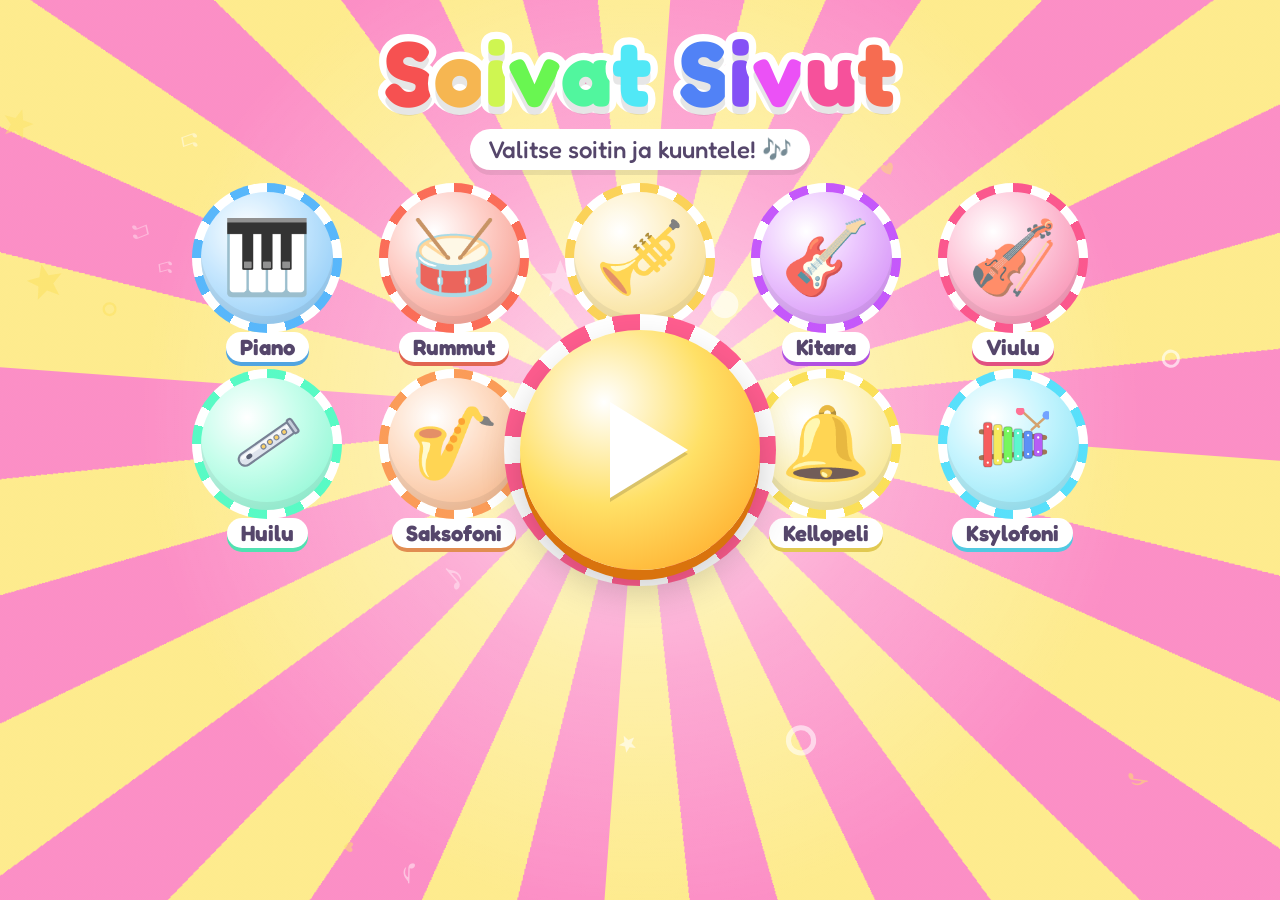
==== soivat-sivut/index.html @ 38f486f0 "Add Soivat Sivut: colorful music sound book app for kids Single-file PWA with 10 instrument pages. E" ====
<!DOCTYPE html>
<html lang="fi">
<head>
<meta charset="UTF-8">
<meta name="viewport" content="width=device-width, initial-scale=1, viewport-fit=cover">
<meta name="theme-color" content="#ff7eb6">
<meta name="description" content="Soivat Sivut – värikäs musiikkikirja lapsille. Paina soitinta ja kuuntele!">
<meta name="apple-mobile-web-app-capable" content="yes">
<meta name="mobile-web-app-capable" content="yes">
<title>Soivat Sivut</title>
<link rel="manifest" href="manifest.webmanifest">
<link rel="icon" href="icon.svg" type="image/svg+xml">
<link rel="preconnect" href="https://fonts.googleapis.com">
<link rel="preconnect" href="https://fonts.gstatic.com" crossorigin>
<link href="https://fonts.googleapis.com/css2?family=Fredoka:wght@500;700&display=swap" rel="stylesheet">
<style>
@property --h1 { syntax: '<number>'; inherits: true; initial-value: 330; }
@property --h2 { syntax: '<number>'; inherits: true; initial-value: 50; }

:root {
  --h1: 330;
  --h2: 50;
  --ink: #2b1846;
  --emoji: "Apple Color Emoji", "Segoe UI Emoji", "Noto Color Emoji", sans-serif;
  transition: --h1 .8s ease, --h2 .8s ease;
}

* { box-sizing: border-box; margin: 0; padding: 0; -webkit-tap-highlight-color: transparent; }

html, body { height: 100%; overflow: hidden; }

body {
  font-family: 'Fredoka', ui-rounded, 'SF Pro Rounded', 'Segoe UI', system-ui, sans-serif;
  color: var(--ink);
  background: hsl(var(--h1) 90% 72%);
  user-select: none;
  -webkit-user-select: none;
  -webkit-touch-callout: none;
  touch-action: manipulation;
  overscroll-behavior: none;
}

button { font: inherit; color: inherit; border: 0; background: none; cursor: pointer; }
button:focus-visible { outline: 4px solid #fff; outline-offset: 4px; }

/* ─── Pyörivä aurinkotausta ─── */
#sun {
  position: fixed;
  left: 50%; top: 46%;
  width: 260vmax; height: 260vmax;
  margin: -130vmax 0 0 -130vmax;
  background: repeating-conic-gradient(
    hsl(var(--h1) 95% 72%) 0deg 10deg,
    hsl(var(--h2) 98% 72%) 10deg 20deg);
  will-change: transform;
  z-index: 0;
}
#glow {
  position: fixed; inset: 0; z-index: 0; pointer-events: none;
  background: radial-gradient(circle at 50% 46%, rgba(255,255,255,.7) 0, rgba(255,255,255,.25) 32%, transparent 62%);
}
canvas { position: fixed; left: 0; top: 0; pointer-events: none; }
#bg { z-index: 1; }
#fx { z-index: 5; }

.screen { position: fixed; inset: 0; z-index: 2; display: flex; flex-direction: column; }
.screen[hidden] { display: none; }

@keyframes spin { to { transform: rotate(360deg); } }
@keyframes spinBack { to { transform: rotate(-360deg); } }
@keyframes hop { 0%, 100% { transform: translateY(0) rotate(-4deg); } 50% { transform: translateY(-14%) rotate(4deg); } }
@keyframes bob { 0%, 100% { transform: translateY(0) rotate(-3deg); } 50% { transform: translateY(-8px) rotate(3deg); } }
@keyframes sway { 0%, 100% { transform: rotate(-7deg) scale(1); } 50% { transform: rotate(7deg) scale(1.04); } }
@keyframes nudge { 0%, 100% { transform: translateY(0); } 50% { transform: translateY(-8px); } }

/* ─── Kotisivu ─── */
#home {
  align-items: center;
  overflow-y: auto;
  padding: max(14px, env(safe-area-inset-top)) 16px max(20px, env(safe-area-inset-bottom));
}
.logo {
  font-size: clamp(42px, 12vw, 92px);
  font-weight: 700;
  line-height: 1.05;
  display: flex; flex-wrap: wrap; justify-content: center;
  gap: 0 .3em;
  margin: 10px 0 2px;
  text-align: center;
}
.logo .word { display: flex; }
.logo span.ch {
  display: inline-block;
  color: hsl(calc(var(--i) * 37) 90% 55%);
  -webkit-text-stroke: .16em #fff;
  paint-order: stroke fill;
  text-shadow: 0 .09em 0 rgba(0,0,0,.12);
  animation: hop 1.8s ease-in-out infinite;
  animation-delay: calc(var(--i) * -.14s);
}
.tagline {
  font-size: clamp(17px, 4.2vw, 24px);
  font-weight: 500;
  background: #fff;
  padding: 6px 18px;
  border-radius: 999px;
  box-shadow: 0 5px 0 rgba(0,0,0,.1);
  margin: 6px 0 10px;
  text-align: center;
}
.grid {
  display: grid;
  grid-template-columns: repeat(auto-fill, minmax(min(40vw, 150px), 1fr));
  gap: 16px 12px;
  width: 100%;
  max-width: 920px;
  padding: 12px 0 8px;
}
.bubble { display: flex; flex-direction: column; align-items: center; gap: 8px; }
.bubble .bw {
  position: relative;
  width: min(34vw, 132px);
  aspect-ratio: 1;
  animation: bob 3s ease-in-out infinite;
  animation-delay: var(--d);
}
.bubble .ring {
  position: absolute; inset: -9px; border-radius: 50%;
  background: repeating-conic-gradient(hsl(var(--h) 95% 58%) 0 15deg, #fff 15deg 30deg);
  animation: spin 7s linear infinite;
}
.bubble .disc {
  position: absolute; inset: 0; border-radius: 50%;
  display: grid; place-items: center;
  background: radial-gradient(circle at 35% 30%, #fff 0, hsl(var(--h) 95% 86%) 40%, hsl(var(--h) 85% 66%) 100%);
  box-shadow: inset 0 -8px 0 rgba(0,0,0,.08);
}
.bubble .art { font-size: min(18vw, 72px); }
.bubble .label {
  font-weight: 700;
  font-size: clamp(17px, 4.4vw, 22px);
  background: #fff;
  padding: 2px 14px;
  border-radius: 999px;
  box-shadow: 0 4px 0 hsl(var(--h) 70% 50%);
}
.bubble:active .bw { transform: scale(.92); }

/* ─── Soitinsivu ─── */
.top {
  display: flex; align-items: center; justify-content: space-between; gap: 8px;
  padding: max(10px, env(safe-area-inset-top)) max(12px, env(safe-area-inset-right)) 4px max(12px, env(safe-area-inset-left));
}
.top .group { display: flex; gap: 8px; }
.iconbtn {
  width: 54px; height: 54px; flex: none;
  border-radius: 50%;
  background: #fff;
  box-shadow: 0 5px 0 rgba(0,0,0,.15);
  font-size: 26px; font-family: var(--emoji);
  display: grid; place-items: center;
  transition: transform .1s, box-shadow .1s, opacity .2s;
}
.iconbtn:active { transform: translateY(4px); box-shadow: 0 1px 0 rgba(0,0,0,.15); }
.iconbtn.off { opacity: .45; }
.iconbtn[hidden] { display: none; }
.dots { display: flex; gap: 7px; flex-wrap: wrap; justify-content: center; min-width: 0; }
.dots i {
  width: 12px; height: 12px; border-radius: 50%;
  background: rgba(255,255,255,.65);
  box-shadow: 0 2px 0 rgba(0,0,0,.12);
  transition: transform .3s, background .3s;
}
.dots i.on { background: #fff; transform: scale(1.5); }

.middle {
  flex: 1; min-height: 0;
  position: relative;
  display: flex; flex-direction: column; align-items: center; justify-content: center;
  touch-action: pan-y;
}
.stagewrap { display: flex; flex-direction: column; align-items: center; }
.name {
  font-size: clamp(34px, min(10vw, 8vh), 76px);
  font-weight: 700;
  line-height: 1.1;
  color: #fff;
  -webkit-text-stroke: .17em hsl(var(--h1) 75% 42%);
  paint-order: stroke fill;
  text-shadow: 0 .1em 0 rgba(0,0,0,.12);
  margin-bottom: 4px;
}
.stage {
  position: relative;
  width: min(62vw, 44vh, 420px);
  aspect-ratio: 1;
  margin: 10px 0;
}
.stage .ring1, .stage .ring2 { position: absolute; border-radius: 50%; pointer-events: none; }
.stage .ring1 {
  inset: -9%;
  background: repeating-conic-gradient(#fff 0 7deg, transparent 7deg 18deg);
  -webkit-mask: radial-gradient(circle, transparent 60%, #000 61%, #000 70%, transparent 71%);
          mask: radial-gradient(circle, transparent 60%, #000 61%, #000 70%, transparent 71%);
  animation: spin 14s linear infinite;
}
.stage .ring2 {
  inset: -3%;
  background: repeating-conic-gradient(hsl(var(--h1) 90% 55%) 0 10deg, hsl(var(--h2) 95% 55%) 10deg 20deg);
  animation: spinBack 9s linear infinite;
}
.stage .disc {
  position: absolute; inset: 3%;
  border-radius: 50%;
  display: grid; place-items: center;
  background: radial-gradient(circle at 35% 30%, #fff 0, hsl(var(--h2) 100% 88%) 42%, hsl(var(--h2) 92% 66%) 100%);
  box-shadow: inset 0 -12px 0 rgba(0,0,0,.08), 0 14px 30px rgba(0,0,0,.2);
}
.stage .artwrap { display: grid; place-items: center; }
.stage .art {
  font-size: min(34vw, 25vh, 230px);
  animation: sway 3.2s ease-in-out infinite;
  filter: drop-shadow(0 8px 0 rgba(0,0,0,.14));
}
.art { font-family: var(--emoji); line-height: 1; display: inline-grid; place-items: center; }
.art svg { width: 1em; height: 1em; display: block; }

.say {
  position: absolute;
  top: -2%; right: -8%;
  background: #fff;
  padding: .25em .7em;
  border-radius: 1em;
  font-size: clamp(20px, 5vw, 34px);
  font-weight: 700;
  white-space: nowrap;
  box-shadow: 0 6px 0 rgba(0,0,0,.12);
  transform: scale(0);
  pointer-events: none;
  z-index: 2;
}
.say::after {
  content: ''; position: absolute; left: 22%; bottom: -12px;
  border: 12px solid transparent; border-top-color: #fff; border-bottom: 0;
}
.hint {
  font-size: clamp(18px, 4.5vw, 26px);
  font-weight: 700;
  color: #fff;
  -webkit-text-stroke: .16em var(--ink);
  paint-order: stroke fill;
  animation: nudge 1.2s ease-in-out infinite;
  min-height: 1.3em;
}
.hint.gone { visibility: hidden; }

.navbtn {
  position: absolute; top: 50%;
  width: 60px; height: 60px; margin-top: -30px;
  border-radius: 50%;
  background: #fff;
  box-shadow: 0 5px 0 rgba(0,0,0,.15);
  font-size: 34px; font-weight: 700; line-height: 1;
  display: grid; place-items: center;
  z-index: 3;
}
.navbtn:active { transform: translateY(4px); box-shadow: 0 1px 0 rgba(0,0,0,.15); }
#prev { left: max(8px, env(safe-area-inset-left)); }
#next { right: max(8px, env(safe-area-inset-right)); }

.pads {
  display: flex; justify-content: center;
  gap: clamp(6px, 2vw, 14px);
  padding: 6px max(12px, env(safe-area-inset-right)) max(16px, env(safe-area-inset-bottom)) max(12px, env(safe-area-inset-left));
  touch-action: none;
}
.pad {
  flex: 1 1 0; max-width: 104px;
  height: clamp(62px, 13vh, 112px);
  border-radius: 22px;
  background: radial-gradient(circle at 35% 25%, hsl(var(--c) 100% 80%), hsl(var(--c) 90% 58%) 60%);
  box-shadow: 0 7px 0 hsl(var(--c) 70% 38%), 0 12px 18px rgba(0,0,0,.15);
  color: #fff;
  font-weight: 700;
  font-size: clamp(16px, 4.2vw, 24px);
  text-shadow: 0 2px 0 hsl(var(--c) 70% 35%);
  display: grid; place-items: center;
}

/* Aloituspeitto: ääni vaatii ensimmäisen kosketuksen */
#start {
  position: fixed; inset: 0; z-index: 10;
  display: grid; place-items: center;
  background: rgba(255,255,255,.2);
}
#start[hidden] { display: none; }
#start button {
  width: min(56vw, 240px); aspect-ratio: 1;
  border-radius: 50%;
  background: radial-gradient(circle at 35% 30%, #fff, #ffe066 45%, #ff9f1c);
  box-shadow: 0 10px 0 #d9730d, 0 20px 40px rgba(0,0,0,.2);
  font-size: min(22vw, 96px);
  display: grid; place-items: center;
  animation: bob 1.6s ease-in-out infinite;
  position: relative;
}
#start button::before {
  content: ''; position: absolute; inset: -16px; border-radius: 50%; z-index: -1;
  background: repeating-conic-gradient(#fff 0 12deg, #ff5d8f 12deg 24deg);
  animation: spin 5s linear infinite;
}
#start .play { width: 0; height: 0; border-style: solid; border-width: .5em 0 .5em .82em; border-color: transparent transparent transparent #fff; margin-left: .18em; filter: drop-shadow(0 4px 0 rgba(0,0,0,.15)); }

@media (orientation: landscape) and (max-height: 500px) {
  .stage { width: min(40vw, 42vh); margin: 4px 0; }
  .name { font-size: clamp(26px, 8vh, 48px); margin-bottom: 0; }
  .hint { display: none; }
  .pad { height: clamp(52px, 16vh, 80px); }
}

@media (prefers-reduced-motion: reduce) {
  .logo span.ch, .bubble .bw, .stage .art, .hint, #start button { animation: none; }
  .bubble .ring, .stage .ring1, .stage .ring2, #start button::before { animation-duration: 60s; }
}
</style>
</head>
<body>
<div id="sun"></div>
<div id="glow"></div>
<canvas id="bg"></canvas>

<main id="home" class="screen">
  <h1 class="logo" aria-label="Soivat Sivut"></h1>
  <p class="tagline">Valitse soitin ja kuuntele! 🎶</p>
  <div class="grid" id="grid"></div>
</main>

<section id="book" class="screen" hidden>
  <div class="top">
    <div class="group">
      <button class="iconbtn" id="homeBtn" aria-label="Kotiin">🏠</button>
    </div>
    <div class="dots" id="dots"></div>
    <div class="group">
      <button class="iconbtn" id="speakBtn" aria-label="Puhe päälle tai pois" hidden>🗣️</button>
      <button class="iconbtn" id="muteBtn" aria-label="Ääni päälle tai pois">🔊</button>
    </div>
  </div>
  <div class="middle" id="middle">
    <button class="navbtn" id="prev" aria-label="Edellinen sivu">‹</button>
    <div class="stagewrap" id="stagewrap">
      <h2 class="name" id="name"></h2>
      <button class="stage" id="stage" aria-label="Soita kappale">
        <span class="ring1"></span>
        <span class="ring2"></span>
        <span class="disc"><span class="artwrap" id="artwrap"><span class="art" id="art"></span></span></span>
        <span class="say" id="say"></span>
      </button>
      <div class="hint" id="hint">👆 Paina soitinta!</div>
    </div>
    <button class="navbtn" id="next" aria-label="Seuraava sivu">›</button>
  </div>
  <div class="pads" id="pads"></div>
</section>

<div id="start"><button aria-label="Aloita"><span class="play"></span></button></div>

<canvas id="fx"></canvas>

<script>
'use strict';

/* ════════════════════ Sisältö ════════════════════ */

const FLUTE_SVG = `<svg viewBox="0 0 100 100" aria-hidden="true"><g transform="rotate(-35 50 50)">
  <rect x="4" y="41" width="92" height="18" rx="9" fill="#d5dde8" stroke="#56627a" stroke-width="3"/>
  <rect x="9" y="44" width="82" height="5" rx="2.5" fill="#fff" opacity=".8"/>
  <ellipse cx="20" cy="50" rx="4.5" ry="3.2" fill="#2f3850"/>
  <circle cx="44" cy="50" r="3.4" fill="#f6c343" stroke="#56627a" stroke-width="1.5"/>
  <circle cx="55" cy="50" r="3.4" fill="#f6c343" stroke="#56627a" stroke-width="1.5"/>
  <circle cx="66" cy="50" r="3.4" fill="#f6c343" stroke="#56627a" stroke-width="1.5"/>
  <circle cx="79" cy="50" r="3.4" fill="#f6c343" stroke="#56627a" stroke-width="1.5"/>
  <rect x="90" y="39" width="7" height="22" rx="3" fill="#b8c2d2" stroke="#56627a" stroke-width="3"/>
</g></svg>`;

const XYLO_SVG = `<svg viewBox="0 0 100 100" aria-hidden="true">
  <path d="M6 33 L94 41 M6 69 L94 61" stroke="#8a5528" stroke-width="7" stroke-linecap="round"/>
  ${[0, 1, 2, 3, 4, 5].map(i => {
    const h = 62 - i * 6, x = 9 + i * 14, y = 51 - h / 2;
    return `<rect x="${x}" y="${y}" width="12" height="${h}" rx="4" fill="hsl(${i * 55} 90% 58%)" stroke="rgba(0,0,0,.25)" stroke-width="1.5"/>
            <circle cx="${x + 6}" cy="${y + 6}" r="1.6" fill="#fff"/><circle cx="${x + 6}" cy="${y + h - 6}" r="1.6" fill="#fff"/>`;
  }).join('')}
  <path d="M62 4 L86 26" stroke="#c98b4a" stroke-width="3.5" stroke-linecap="round"/>
  <circle cx="60" cy="4" r="6" fill="#ff4f7b"/>
  <path d="M96 12 L76 30" stroke="#c98b4a" stroke-width="3.5" stroke-linecap="round"/>
  <circle cx="97" cy="10" r="6" fill="#4f8bff"/>
</svg>`;

// Sävelet MIDI-numeroina (60 = keski-C). [sävel | sointu | null, iskujen määrä]
const INSTRUMENTS = [
  { id: 'piano', name: 'Piano', word: 'Pling plong!', art: '🎹', h1: 205, h2: 50, base: 60, bpm: 170,
    tune: [[60,1],[60,1],[67,1],[67,1],[69,1],[69,1],[67,2],[65,1],[65,1],[64,1],[64,1],[62,1],[62,1],[60,2]] },
  { id: 'drums', name: 'Rummut', word: 'Bum bum tsak!', art: '🥁', h1: 8, h2: 48, bpm: 190,
    pads: ['BUM', 'TSAK', 'TSS', 'TUM', 'PLÄS'],
    tune: [[0,1],[2,1],[1,1],[2,1],[0,1],[0,1],[1,1],[2,1],[3,.5],[3,.5],[3,.5],[3,.5],[1,.5],[1,.5],[1,.5],[1,.5],[[0,4],3]] },
  { id: 'trumpet', name: 'Trumpetti', word: 'Töö-töö-töö!', art: '🎺', h1: 45, h2: 190, base: 60, bpm: 150,
    tune: [[67,.5],[72,.5],[76,.5],[79,1.5],[76,.5],[79,3]] },
  { id: 'guitar', name: 'Kitara', word: 'Tsing tsang!', art: '🎸', h1: 280, h2: 55, base: 48, bpm: 140,
    tune: [[48,.5],[55,.5],[60,.5],[64,.5],[[48,52,55,60,64],1.5],[[43,47,50,55,59,67],1.5],[[48,52,55,60,64,72],3]] },
  { id: 'violin', name: 'Viulu', word: 'Viuu viuu!', art: '🎻', h1: 340, h2: 175, base: 67, bpm: 130,
    tune: [[67,1],[69,1],[71,1],[67,1],[67,1],[69,1],[71,1],[67,1],[71,1],[72,1],[74,2],[71,1],[72,1],[74,2]] },
  { id: 'flute', name: 'Huilu', word: 'Tii-tii-tii!', art: FLUTE_SVG, h1: 160, h2: 300, base: 72, bpm: 200,
    tune: [[72,1],[72,1],[72,1],[76,1],[74,1],[74,1],[74,1],[77,1],[76,1],[76,1],[74,1],[74,1],[72,3]] },
  { id: 'sax', name: 'Saksofoni', word: 'Duu-bi-duu!', art: '🎷', h1: 25, h2: 260, base: 48, bpm: 150,
    tune: [[48,.5],[51,.5],[53,.5],[54,.5],[55,1],[null,.5],[58,.5],[60,2.5]] },
  { id: 'accordion', name: 'Harmonikka', word: 'Humppa humppa!', art: '🪗', h1: 120, h2: 330, base: 60, bpm: 190,
    tune: [[48,.5],[[64,67,72],.5],[43,.5],[[64,67,72],.5],[48,.5],[[64,67,72],.5],[43,.5],[[62,65,71],.5],
           [72,.5],[71,.5],[72,.5],[74,.5],[[76,72,67],2]] },
  { id: 'bells', name: 'Kellopeli', word: 'Kilin kalin!', art: '🔔', h1: 50, h2: 215, base: 72, bpm: 210,
    tune: [[76,1],[76,1],[76,2],[76,1],[76,1],[76,2],[76,1],[79,1],[72,1.5],[74,.5],[76,3]] },
  { id: 'xylo', name: 'Ksylofoni', word: 'Kling klang!', art: XYLO_SVG, h1: 190, h2: 20, base: 72, bpm: 180,
    tune: [[72,.5],[74,.5],[76,.5],[79,.5],[81,.5],[84,.5],[86,.5],[88,.5],[91,1],[88,.5],[84,.5],[81,.5],[79,.5],[76,.5],[72,2]] },
];

const PENTA = [0, 2, 4, 7, 9, 12];
const SOLFA = ['do', 're', 'mi', 'so', 'la', 'do'];
const PAD_HUES = [0, 28, 50, 130, 200, 280];

/* ════════════════════ Ääni (Web Audio, kaikki syntetisoitu) ════════════════════ */

let ctx = null, master = null, noiseBuf = null;
let muted = false;
const mtof = m => 440 * Math.pow(2, (m - 69) / 12);

function audio() {
  if (!ctx) {
    const AC = window.AudioContext || window.webkitAudioContext;
    if (!AC) return null;
    ctx = new AC();
    const comp = ctx.createDynamicsCompressor();
    comp.threshold.value = -16;
    comp.ratio.value = 4;
    comp.connect(ctx.destination);
    master = ctx.createGain();
    master.gain.value = muted ? 0 : .8;
    master.connect(comp);
    const verb = ctx.createConvolver();
    verb.buffer = impulse(2.2);
    const wet = ctx.createGain();
    wet.gain.value = .22;
    master.connect(verb);
    verb.connect(wet);
    wet.connect(comp);
    noiseBuf = ctx.createBuffer(1, ctx.sampleRate * 2, ctx.sampleRate);
    const d = noiseBuf.getChannelData(0);
    for (let i = 0; i < d.length; i++) d[i] = Math.random() * 2 - 1;
  }
  if (ctx.state !== 'running') ctx.resume();
  return ctx;
}

function impulse(sec) {
  const len = Math.floor(ctx.sampleRate * sec);
  const buf = ctx.createBuffer(2, len, ctx.sampleRate);
  for (let c = 0; c < 2; c++) {
    const d = buf.getChannelData(c);
    for (let i = 0; i < len; i++) d[i] = (Math.random() * 2 - 1) * Math.pow(1 - i / len, 3);
  }
  return buf;
}

// Äänenvoimakkuuskäyrä: nousu → vaimeneminen tasolle sus → (valinnainen) päästö
function env(dest, t, a, peak, sus, decay, releaseAt, release) {
  const g = ctx.createGain();
  const p = g.gain;
  p.setValueAtTime(0, t);
  p.linearRampToValueAtTime(peak, t + a);
  p.setTargetAtTime(sus, t + a, decay);
  if (releaseAt != null) p.setTargetAtTime(0, Math.max(releaseAt, t + a), release);
  g.connect(dest);
  return g;
}

function osc(type, f, t, end, dest, amp = 1, detune = 0) {
  const o = ctx.createOscillator();
  o.type = type;
  o.frequency.setValueAtTime(f, t);
  o.detune.value = detune;
  if (amp !== 1) {
    const g = ctx.createGain();
    g.gain.value = amp;
    o.connect(g);
    g.connect(dest);
  } else {
    o.connect(dest);
  }
  o.start(t);
  o.stop(end);
  return o;
}

function filt(type, f, q, dest) {
  const b = ctx.createBiquadFilter();
  b.type = type;
  b.frequency.value = f;
  if (q != null) b.Q.value = q;
  b.connect(dest);
  return b;
}

function noise(t, end, dest) {
  const s = ctx.createBufferSource();
  s.buffer = noiseBuf;
  s.loop = true;
  s.connect(dest);
  s.start(t, Math.random() * 1.5);
  s.stop(end);
  return s;
}

function vibrato(oscs, t, end, rate, cents, delay) {
  const l = ctx.createOscillator();
  l.frequency.value = rate;
  const g = ctx.createGain();
  g.gain.setValueAtTime(0, t);
  g.gain.linearRampToValueAtTime(0, t + delay);
  g.gain.linearRampToValueAtTime(cents, t + delay + .25);
  l.connect(g);
  oscs.forEach(o => g.connect(o.detune));
  l.start(t);
  l.stop(end);
}

// Karplus–Strong -kielimalli kitaralle; puskurit välimuistiin sävelittäin
const ksCache = new Map();
function pluckBuffer(m) {
  if (ksCache.has(m)) return ksCache.get(m);
  const sr = ctx.sampleRate;
  const len = Math.floor(sr * 2);
  const buf = ctx.createBuffer(1, len, sr);
  const d = buf.getChannelData(0);
  const N = Math.max(2, Math.round(sr / mtof(m)));
  const ring = new Float32Array(N);
  let last = 0;
  for (let i = 0; i < N; i++) { last = last * .5 + (Math.random() * 2 - 1) * .5; ring[i] = last; }
  let idx = 0;
  for (let i = 0; i < len; i++) {
    const cur = ring[idx], nxt = ring[(idx + 1) % N];
    ring[idx] = (cur + nxt) * .5 * .996;
    d[i] = cur;
    idx = (idx + 1) % N;
  }
  ksCache.set(m, buf);
  return buf;
}

const VOICES = {
  piano(m, t, dur, out, v = 1) {
    const f = mtof(m), end = t + Math.max(dur, .3) + 1.2;
    const g = env(out, t, .004, .5 * v, 0, .55, t + Math.max(dur, .3) + .3, .12);
    const lp = filt('lowpass', f * 7, .7, g);
    lp.frequency.setTargetAtTime(f * 2.5, t, .25);
    osc('triangle', f, t, end, lp);
    osc('sine', f * 2, t, end, lp, .35, 4);
    osc('sine', f * 3, t, end, lp, .1);
  },

  xylo(m, t, dur, out, v = 1) {
    const f = mtof(m);
    osc('sine', f, t, t + 1.3, env(out, t, .002, .6 * v, 0, .2));
    osc('sine', f * 4, t, t + .4, env(out, t, .001, .18 * v, 0, .04));
    noise(t, t + .05, filt('bandpass', f * 2, 2, env(out, t, .001, .25 * v, 0, .01)));
  },

  bells(m, t, dur, out, v = 1) {
    const f = mtof(m);
    [[1, 1, 1.1], [2.76, .45, .45], [5.4, .25, .22], [8.93, .12, .1]].forEach(([r, a, tau]) => {
      osc('sine', f * r, t, t + tau * 7, env(out, t, .002, .28 * a * v, 0, tau));
    });
  },

  guitar(m, t, dur, out, v = 1) {
    const s = ctx.createBufferSource();
    s.buffer = pluckBuffer(m);
    const g = env(out, t, .002, .9 * v, .9 * v, 1, t + Math.max(dur, 1.4), .15);
    s.connect(filt('lowpass', 3500, .5, g));
    s.start(t);
  },

  trumpet(m, t, dur, out, v = 1) {
    const f = mtof(m), end = t + dur + .4;
    const g = env(out, t, .03, .32 * v, .26 * v, .1, t + dur, .06);
    const lp = filt('lowpass', f * 1.2, 1.5, g);
    lp.frequency.setValueAtTime(f * 1.2, t);
    lp.frequency.linearRampToValueAtTime(Math.min(f * 7, 9000), t + .06);
    lp.frequency.setTargetAtTime(f * 4, t + .06, .12);
    const o = osc('sawtooth', f, t, end, lp);
    o.detune.setValueAtTime(-60, t);
    o.detune.linearRampToValueAtTime(0, t + .05);
    vibrato([o], t, end, 5.5, 14, .2);
  },

  violin(m, t, dur, out, v = 1) {
    const f = mtof(m), end = t + dur + .5;
    const g = env(out, t, .1, .38 * v, .32 * v, .2, t + dur, .1);
    const lp = filt('lowpass', 4200, .6, g);
    const o1 = osc('sawtooth', f, t, end, lp, .6, -5);
    const o2 = osc('sawtooth', f, t, end, lp, .6, 5);
    vibrato([o1, o2], t, end, 6, 22, .1);
  },

  flute(m, t, dur, out, v = 1) {
    const f = mtof(m), end = t + dur + .4;
    const g = env(out, t, .06, .38 * v, .3 * v, .15, t + dur, .08);
    const o1 = osc('sine', f, t, end, g);
    const o2 = osc('triangle', f * 2, t, end, g, .07);
    vibrato([o1, o2], t, end, 5, 16, .15);
    noise(t, end, filt('bandpass', f, 5, env(out, t, .03, .14 * v, .04 * v, .08, t + dur, .05)));
  },

  sax(m, t, dur, out, v = 1) {
    const f = mtof(m), end = t + dur + .4;
    const g = env(out, t, .04, .3 * v, .24 * v, .15, t + dur, .08);
    const lp = filt('lowpass', f * 2, 3, g);
    lp.frequency.setValueAtTime(f * 2, t);
    lp.frequency.linearRampToValueAtTime(Math.min(f * 5, 8000), t + .08);
    const o1 = osc('sawtooth', f, t, end, lp, .7);
    const o2 = osc('square', f, t, end, lp, .3, 6);
    o1.detune.setValueAtTime(-40, t);
    o1.detune.linearRampToValueAtTime(0, t + .06);
    vibrato([o1, o2], t, end, 5, 20, .15);
    noise(t, end, filt('highpass', 2500, .7, env(out, t, .02, .04 * v, .015 * v, .1, t + dur, .05)));
  },

  accordion(m, t, dur, out, v = 1) {
    const f = mtof(m), end = t + dur + .4;
    const g = env(out, t, .04, .34 * v, .29 * v, .1, t + dur, .06);
    const lp = filt('lowpass', 2400, .7, g);
    [-9, 0, 9].forEach(dt => osc('sawtooth', f, t, end, lp, .45, dt));
  },

  // Rummuissa "sävel" on lyömäsoittimen numero 0–4
  drums(n, t, dur, out, v = 1) {
    if (n === 0) {            // BUM – bassorumpu
      const o = osc('sine', 160, t, t + .7, env(out, t, .002, 1 * v, 0, .14));
      o.frequency.exponentialRampToValueAtTime(42, t + .16);
      noise(t, t + .02, filt('highpass', 3000, .7, env(out, t, .001, .15 * v, 0, .004)));
    } else if (n === 1) {     // TSAK – virveli
      noise(t, t + .4, filt('highpass', 1200, .7, env(out, t, .001, .5 * v, 0, .06)));
      const o = osc('triangle', 200, t, t + .3, env(out, t, .001, .4 * v, 0, .05));
      o.frequency.exponentialRampToValueAtTime(140, t + .1);
    } else if (n === 2) {     // TSS – hi-hat
      noise(t, t + .2, filt('highpass', 7500, 1, env(out, t, .001, .3 * v, 0, .025)));
    } else if (n === 3) {     // TUM – tomi
      const o = osc('sine', 230, t, t + .8, env(out, t, .002, .8 * v, 0, .14));
      o.frequency.exponentialRampToValueAtTime(110, t + .3);
    } else {                  // PLÄS – symbaali
      noise(t, t + 2.6, filt('highpass', 5000, .5, env(out, t, .001, .35 * v, 0, .55)));
      noise(t, t + 1, filt('bandpass', 3200, 1, env(out, t, .001, .2 * v, 0, .2)));
    }
  },
};

let tune = null;

function stopTune() {
  if (!tune) return;
  tune.timers.forEach(clearTimeout);
  const bus = tune.bus, now = ctx.currentTime;
  bus.gain.cancelScheduledValues(now);
  bus.gain.setValueAtTime(bus.gain.value, now);
  bus.gain.linearRampToValueAtTime(0, now + .08);
  setTimeout(() => bus.disconnect(), 300);
  tune = null;
}

function playTune(ins) {
  if (!audio()) return;
  stopTune();
  const bus = ctx.createGain();
  bus.connect(master);
  const beat = 60 / ins.bpm;
  const timers = [];
  let t = ctx.currentTime + .06;
  ins.tune.forEach(([n, b]) => {
    const notes = n == null ? [] : Array.isArray(n) ? n : [n];
    const strum = ins.id === 'guitar' ? .035 : 0;
    notes.forEach((x, k) => VOICES[ins.id](x, t + k * strum, b * beat * .92, bus, 1 / Math.sqrt(notes.length)));
    if (notes.length) {
      timers.push(setTimeout(() => onNote(ins, notes, true), Math.max(0, (t - ctx.currentTime) * 1000)));
    }
    t += b * beat;
  });
  const me = { bus, timers };
  timers.push(setTimeout(() => { if (tune === me) tune = null; }, (t - ctx.currentTime) * 1000 + 1500));
  tune = me;
}

function playPad(j) {
  const ins = INSTRUMENTS[page];
  if (!ins || !audio()) return;
  const note = ins.drum ? j : ins.base + PENTA[j];
  VOICES[ins.id](note, ctx.currentTime + .005, .5, master, 1);
  onNote(ins, [note], false, j);
}

function setMuted(m) {
  muted = m;
  if (master) master.gain.setTargetAtTime(m ? 0 : .8, ctx.currentTime, .03);
  muteBtn.textContent = m ? '🔇' : '🔊';
  muteBtn.classList.toggle('off', m);
}

/* ════════════════════ Puhe (suomenkielinen ääni, jos laitteessa on) ════════════════════ */

let fiVoice = null, speakOn = true;
const canSpeak = 'speechSynthesis' in window;

function loadVoices() {
  if (!canSpeak) return;
  fiVoice = speechSynthesis.getVoices().find(v => /^fi/i.test(v.lang)) || null;
  speakBtn.hidden = !fiVoice;
}

function say(text) {
  if (!canSpeak || !fiVoice || !speakOn) return;
  speechSynthesis.cancel();
  const u = new SpeechSynthesisUtterance(text);
  u.voice = fiVoice;
  u.lang = fiVoice.lang;
  u.rate = .9;
  u.pitch = 1.3;
  speechSynthesis.speak(u);
}

/* ════════════════════ Visuaalit: pyörivä tausta, leijuvat muodot, kipinät ════════════════════ */

const reduceMotion = matchMedia('(prefers-reduced-motion: reduce)').matches;
const $ = s => document.querySelector(s);
const sun = $('#sun'), bg = $('#bg'), fx = $('#fx');
const bctx = bg.getContext('2d'), fctx = fx.getContext('2d');
let W = 0, H = 0;
let sunAngle = 0, sunBoost = 0;
let hue1 = 330, hue2 = 50;
const floaters = [], particles = [], waves = [];
const SHAPES = ['note', 'note2', 'star', 'circle', 'ring', 'heart'];

function resize() {
  const dpr = Math.min(2, window.devicePixelRatio || 1);
  W = innerWidth; H = innerHeight;
  for (const [c, x] of [[bg, bctx], [fx, fctx]]) {
    c.width = Math.round(W * dpr);
    c.height = Math.round(H * dpr);
    c.style.width = W + 'px';
    c.style.height = H + 'px';
    x.setTransform(dpr, 0, 0, dpr, 0, 0);
  }
}

function rand(a, b) { return a + Math.random() * (b - a); }
function pick(a) { return a[Math.floor(Math.random() * a.length)]; }

function makeFloater(anywhere) {
  return {
    x: rand(0, W), y: anywhere ? rand(0, H) : H + 40,
    s: rand(10, 28), rot: rand(0, 6.28), vr: rand(-1.2, 1.2),
    vy: rand(-45, -15), sway: rand(0, 6.28), shape: pick(SHAPES),
    white: Math.random() < .55, a: rand(.35, .7),
  };
}

function drawShape(c, shape, s) {
  switch (shape) {
    case 'circle': c.beginPath(); c.arc(0, 0, s * .6, 0, 6.2832); c.fill(); break;
    case 'ring': c.lineWidth = s * .22; c.beginPath(); c.arc(0, 0, s * .55, 0, 6.2832); c.stroke(); break;
    case 'star': {
      c.beginPath();
      for (let i = 0; i < 10; i++) {
        const r = i % 2 ? s * .32 : s * .75, a = i * Math.PI / 5 - Math.PI / 2;
        c.lineTo(Math.cos(a) * r, Math.sin(a) * r);
      }
      c.closePath(); c.fill(); break;
    }
    case 'heart': {
      const k = s * .045;
      c.beginPath();
      c.moveTo(0, 6 * k);
      c.bezierCurveTo(-14 * k, -4 * k, -6 * k, -14 * k, 0, -6 * k);
      c.bezierCurveTo(6 * k, -14 * k, 14 * k, -4 * k, 0, 6 * k);
      c.fill(); break;
    }
    default:
      c.font = `700 ${s * 1.6}px sans-serif`;
      c.textAlign = 'center'; c.textBaseline = 'middle';
      c.fillText(shape === 'note' ? '♪' : '♫', 0, 0);
  }
}

function burst(x, y, hue, n = 16, power = 1) {
  if (reduceMotion) n = Math.ceil(n / 3);
  for (let i = 0; i < n && particles.length < 450; i++) {
    const a = rand(0, 6.2832), sp = rand(180, 520) * power;
    particles.push({
      x, y, vx: Math.cos(a) * sp, vy: Math.sin(a) * sp - 120 * power,
      rot: rand(0, 6.28), vr: rand(-8, 8), s: rand(12, 28),
      shape: pick(SHAPES), color: `hsl(${hue + rand(-35, 35)} 95% ${rand(52, 68)}%)`,
      life: 0, max: rand(.8, 1.5),
    });
  }
  waves.push({ x, y, r: 10, life: 0, max: .7, color: `hsl(${hue} 95% 60%)` });
}

function center(el) {
  const r = el.getBoundingClientRect();
  return [r.left + r.width / 2, r.top + r.height / 2];
}

function onNote(ins, notes, fromTune, padIndex) {
  const n = notes[0];
  const hue = ins.drum ? PAD_HUES[n] : ((n % 12) * 30 + 10);
  if (fromTune) {
    const [x, y] = center(stageEl);
    burst(x, y, hue, 14 + notes.length * 3, 1);
    // Sytytä vastaava värinappi, jos kappaleen sävel löytyy napeista
    const j = ins.drum ? n : PENTA.findIndex(p => ins.base + p === n);
    if (j >= 0) flashPad(j);
  } else {
    flashPad(padIndex);
    const pad = padsEl.children[padIndex];
    if (pad) { const [x, y] = center(pad); burst(x, y - 20, PAD_HUES[padIndex], 12, .9); }
  }
  bounceArt(fromTune ? 1 : .6);
  sunBoost += fromTune ? 70 : 45;
}

function bounceArt(k) {
  if (reduceMotion) return;
  artWrap.animate([
    { transform: 'scale(1) rotate(0)' },
    { transform: `scale(${1 + .22 * k}, ${1 - .12 * k}) rotate(${rand(-12, 12) * k}deg)` },
    { transform: `scale(${1 - .06 * k}, ${1 + .12 * k})` },
    { transform: 'scale(1) rotate(0)' },
  ], { duration: 380, easing: 'ease-out' });
}

function flashPad(j) {
  const pad = padsEl.children[j];
  if (!pad) return;
  pad.animate([
    { transform: 'translateY(6px) scale(.96)', filter: 'brightness(1.35)', boxShadow: '0 1px 0 rgba(0,0,0,.2)' },
    { transform: 'none', filter: 'none' },
  ], { duration: 260, easing: 'ease-out' });
}

let lastT = performance.now();
function frame(now) {
  const dt = Math.min(.05, (now - lastT) / 1000);
  lastT = now;

  // Aurinkosäteet pyörivät koko ajan, ja jokainen sävel antaa vauhtia
  sunAngle = (sunAngle + ((reduceMotion ? 1.5 : 9) + sunBoost) * dt) % 360;
  sunBoost *= Math.exp(-dt * 2.2);
  sun.style.transform = `rotate(${sunAngle}deg)`;

  // Leijuvat taustamuodot
  bctx.clearRect(0, 0, W, H);
  for (const f of floaters) {
    f.y += f.vy * dt * (1 + sunBoost / 60);
    f.rot += f.vr * dt;
    f.sway += dt;
    if (f.y < -50) Object.assign(f, makeFloater(false));
    bctx.save();
    bctx.globalAlpha = f.a;
    bctx.translate(f.x + Math.sin(f.sway) * 18, f.y);
    bctx.rotate(f.rot);
    bctx.fillStyle = bctx.strokeStyle = f.white ? '#fff' : `hsl(${hue2} 95% 62%)`;
    drawShape(bctx, f.shape, f.s);
    bctx.restore();
  }

  // Kipinät ja aallot
  fctx.clearRect(0, 0, W, H);
  for (let i = waves.length - 1; i >= 0; i--) {
    const w = waves[i];
    w.life += dt;
    if (w.life > w.max) { waves.splice(i, 1); continue; }
    const k = w.life / w.max;
    fctx.globalAlpha = (1 - k) * .8;
    fctx.strokeStyle = w.color;
    fctx.lineWidth = 10 * (1 - k) + 2;
    fctx.beginPath();
    fctx.arc(w.x, w.y, 20 + k * Math.min(W, H) * .35, 0, 6.2832);
    fctx.stroke();
  }
  for (let i = particles.length - 1; i >= 0; i--) {
    const p = particles[i];
    p.life += dt;
    if (p.life > p.max) { particles.splice(i, 1); continue; }
    p.vy += 420 * dt;
    p.vx *= Math.exp(-dt * 1.2);
    p.x += p.vx * dt;
    p.y += p.vy * dt;
    p.rot += p.vr * dt;
    const k = p.life / p.max;
    fctx.save();
    fctx.globalAlpha = 1 - k * k;
    fctx.translate(p.x, p.y);
    fctx.rotate(p.rot);
    const pop = Math.min(1, p.life * 10);
    fctx.scale(pop, pop);
    fctx.fillStyle = fctx.strokeStyle = p.color;
    drawShape(fctx, p.shape, p.s);
    fctx.restore();
  }
  fctx.globalAlpha = 1;

  requestAnimationFrame(frame);
}

/* ════════════════════ Näkymät ja ohjaus ════════════════════ */

const home = $('#home'), book = $('#book'), grid = $('#grid');
const nameEl = $('#name'), artEl = $('#art'), artWrap = $('#artwrap'), stageEl = $('#stage');
const stageWrap = $('#stagewrap'), sayEl = $('#say'), hintEl = $('#hint');
const padsEl = $('#pads'), dotsEl = $('#dots');
const muteBtn = $('#muteBtn'), speakBtn = $('#speakBtn');
const themeMeta = document.querySelector('meta[name=theme-color]');
let page = -1;

INSTRUMENTS.forEach(ins => { ins.drum = ins.id === 'drums'; });

function setHues(h1, h2) {
  hue1 = h1; hue2 = h2;
  document.documentElement.style.setProperty('--h1', h1);
  document.documentElement.style.setProperty('--h2', h2);
  themeMeta.content = `hsl(${h1} 90% 72%)`;
}

function buildHome() {
  const logo = $('.logo');
  let i = 0;
  logo.innerHTML = 'Soivat Sivut'.split(' ').map(w =>
    `<span class="word" aria-hidden="true">${[...w].map(ch => `<span class="ch" style="--i:${i++}">${ch}</span>`).join('')}</span>`
  ).join('');
  grid.innerHTML = INSTRUMENTS.map((ins, k) => `
    <button class="bubble" data-k="${k}" style="--h:${ins.h1};--d:${(-k * .37).toFixed(2)}s" aria-label="${ins.name}">
      <span class="bw"><span class="ring"></span><span class="disc"><span class="art">${ins.art}</span></span></span>
      <span class="label">${ins.name}</span>
    </button>`).join('');
  dotsEl.innerHTML = INSTRUMENTS.map(() => '<i></i>').join('');
}

function showHome() {
  if (ctx) stopTune();
  page = -1;
  book.hidden = true;
  home.hidden = false;
  setHues(330, 50);
  history.replaceState(null, '', location.pathname + location.search);
}

function openPage(i, dir = 0) {
  if (ctx) stopTune();
  page = (i + INSTRUMENTS.length) % INSTRUMENTS.length;
  const ins = INSTRUMENTS[page];
  setHues(ins.h1, ins.h2);
  home.hidden = true;
  book.hidden = false;
  nameEl.textContent = ins.name;
  artEl.innerHTML = ins.art;
  sayEl.textContent = ins.word;
  sayEl.style.transform = 'scale(0)';
  [...dotsEl.children].forEach((d, k) => d.classList.toggle('on', k === page));

  const labels = ins.drum ? ins.pads : SOLFA;
  padsEl.innerHTML = labels.map((l, j) =>
    `<button class="pad" data-j="${j}" style="--c:${PAD_HUES[j]}" aria-label="${l}">${l}</button>`).join('');

  if (!reduceMotion) {
    stageWrap.animate(dir ? [
      { transform: `translateX(${dir * 70}vw) rotate(${dir * 120}deg) scale(.3)`, opacity: 0 },
      { transform: 'none', opacity: 1 },
    ] : [
      { transform: 'scale(.2) rotate(-200deg)', opacity: 0 },
      { transform: 'none', opacity: 1 },
    ], { duration: 600, easing: 'cubic-bezier(.2,1.25,.4,1)' });
  }
  sunBoost += 160;
  history.replaceState(null, '', '#' + ins.id);
  say(ins.name);
}

function popWord() {
  sayEl.animate([
    { transform: 'scale(0) rotate(-20deg)' },
    { transform: 'scale(1.15) rotate(6deg)', offset: .35 },
    { transform: 'scale(1) rotate(-3deg)', offset: .6 },
    { transform: 'scale(1) rotate(-3deg)', offset: .9 },
    { transform: 'scale(0) rotate(10deg)' },
  ], { duration: 2400, easing: 'ease-out' });
}

function playPage() {
  const ins = INSTRUMENTS[page];
  if (!ins) return;
  playTune(ins);
  popWord();
  hintEl.classList.add('gone');
}

/* ─── Tapahtumat ─── */

grid.addEventListener('click', e => {
  const b = e.target.closest('.bubble');
  if (!b) return;
  audio();
  const [x, y] = center(b.querySelector('.bw'));
  burst(x, y, INSTRUMENTS[+b.dataset.k].h1, 20, 1.1);
  openPage(+b.dataset.k);
});

$('#homeBtn').addEventListener('click', showHome);
$('#prev').addEventListener('click', () => { audio(); openPage(page - 1, -1); });
$('#next').addEventListener('click', () => { audio(); openPage(page + 1, 1); });
muteBtn.addEventListener('click', () => setMuted(!muted));
speakBtn.addEventListener('click', () => {
  speakOn = !speakOn;
  speakBtn.classList.toggle('off', !speakOn);
  if (!speakOn) speechSynthesis.cancel();
});

// Pyyhkäisy vaihtaa sivua; napautus soittimeen soittaa kappaleen
let swipe = null, swiped = false;
$('#middle').addEventListener('pointerdown', e => {
  if (e.target.closest('.navbtn')) return;
  swipe = { x: e.clientX, y: e.clientY, id: e.pointerId };
});
window.addEventListener('pointerup', e => {
  if (!swipe || swipe.id !== e.pointerId) return;
  const dx = e.clientX - swipe.x, dy = e.clientY - swipe.y;
  swipe = null;
  if (Math.abs(dx) > 60 && Math.abs(dx) > Math.abs(dy) * 1.5) {
    swiped = true;
    setTimeout(() => { swiped = false; }, 0);
    audio();
    openPage(page + (dx < 0 ? 1 : -1), dx < 0 ? 1 : -1);
  }
});
window.addEventListener('pointercancel', () => { swipe = null; });
stageEl.addEventListener('click', () => { if (!swiped) playPage(); });

// Värinapit: soivat heti kosketuksesta, moni sormi yhtä aikaa, ja sormella voi liukua napilta toiselle
const downs = new Set();
padsEl.addEventListener('pointerdown', e => {
  const pad = e.target.closest('.pad');
  if (!pad) return;
  e.preventDefault();
  downs.add(e.pointerId);
  if (pad.hasPointerCapture && pad.hasPointerCapture(e.pointerId)) pad.releasePointerCapture(e.pointerId);
  playPad(+pad.dataset.j);
});
padsEl.addEventListener('pointerover', e => {
  const pad = e.target.closest('.pad');
  if (pad && downs.has(e.pointerId)) playPad(+pad.dataset.j);
});
['pointerup', 'pointercancel'].forEach(t => window.addEventListener(t, e => downs.delete(e.pointerId)));
padsEl.addEventListener('click', e => {
  const pad = e.target.closest('.pad');
  if (pad && e.detail === 0) playPad(+pad.dataset.j);   // näppäimistöllä painettu
});

document.addEventListener('keydown', e => {
  if (e.repeat) return;
  if (page < 0) return;
  if (e.key === 'ArrowRight') openPage(page + 1, 1);
  else if (e.key === 'ArrowLeft') openPage(page - 1, -1);
  else if (e.key === 'Escape') showHome();
  else if (e.key === ' ' && document.activeElement === document.body) { e.preventDefault(); playPage(); }
  else if (/^[1-6]$/.test(e.key)) playPad(+e.key - 1);
  else return;
  audio();
});

document.addEventListener('contextmenu', e => e.preventDefault());
document.addEventListener('visibilitychange', () => {
  if (document.hidden && ctx) { stopTune(); ctx.suspend(); }
});

// Aloitusnappi: selaimet sallivat äänen vasta ensimmäisen kosketuksen jälkeen
$('#start').addEventListener('click', e => {
  audio();
  const [x, y] = center($('#start button'));
  burst(x, y, 40, 30, 1.3);
  $('#start').hidden = true;
  if (page >= 0) say(INSTRUMENTS[page].name);
});

/* ─── Käynnistys ─── */

resize();
window.addEventListener('resize', resize);
for (let i = 0; i < (reduceMotion ? 8 : 24); i++) floaters.push(makeFloater(true));
buildHome();
if (canSpeak) { loadVoices(); speechSynthesis.addEventListener?.('voiceschanged', loadVoices); }

const fromHash = INSTRUMENTS.findIndex(ins => '#' + ins.id === location.hash);
if (fromHash >= 0) openPage(fromHash); else showHome();
requestAnimationFrame(frame);

if ('serviceWorker' in navigator && location.protocol.startsWith('http')) {
  navigator.serviceWorker.register('sw.js').catch(() => {});
}
</script>
</body>
</html>
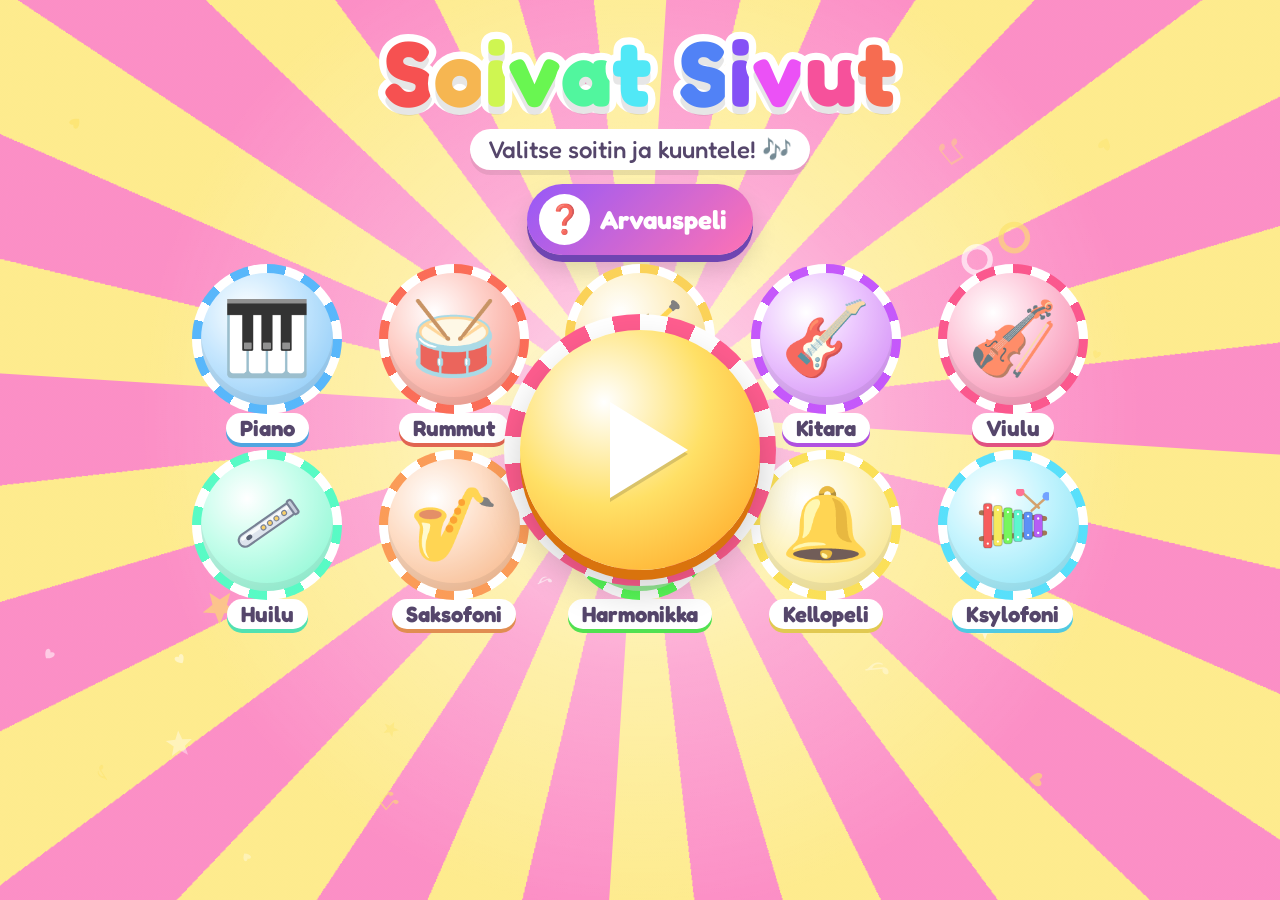
==== commit 8d5bd526: "Add instrument guessing game with cheers and encouragement "Mikä soitin soi?" plays a mystery tune a" ====
--- a/soivat-sivut/index.html
+++ b/soivat-sivut/index.html
@@ -311,15 +311,101 @@
 }
 #start .play { width: 0; height: 0; border-style: solid; border-width: .5em 0 .5em .82em; border-color: transparent transparent transparent #fff; margin-left: .18em; filter: drop-shadow(0 4px 0 rgba(0,0,0,.15)); }
 
+/* ─── Arvauspeli ─── */
+.gamebtn {
+  display: flex; align-items: center; gap: 10px;
+  margin: 4px 0 6px;
+  padding: 10px 26px 10px 12px;
+  border-radius: 999px;
+  background: linear-gradient(135deg, #7b2ff7, #ff4fa0);
+  color: #fff;
+  font-weight: 700;
+  font-size: clamp(19px, 4.8vw, 26px);
+  box-shadow: 0 7px 0 #4b169e, 0 14px 24px rgba(0,0,0,.18);
+  animation: bob 2.4s ease-in-out infinite;
+}
+.gamebtn .art {
+  width: 1.8em; height: 1.8em; border-radius: 50%;
+  background: #fff; font-size: 1.1em;
+}
+.gamebtn:active { transform: translateY(5px); box-shadow: 0 2px 0 #4b169e; }
+
+.score { display: flex; gap: 2px; }
+.score i {
+  font-style: normal;
+  font-size: clamp(30px, 8vw, 42px);
+  line-height: 1;
+  color: rgba(255,255,255,.55);
+  -webkit-text-stroke: .07em rgba(0,0,0,.18);
+  paint-order: stroke fill;
+  display: inline-block;
+}
+.score i.on { color: #ffd23f; -webkit-text-stroke-color: #c98a00; text-shadow: 0 0 8px #fff, 0 0 16px #fff; }
+
+.qstage .qmark {
+  font-family: inherit;
+  font-weight: 700;
+  font-size: min(30vw, 22vh, 200px);
+  line-height: 1;
+  color: #fff;
+  -webkit-text-stroke: .12em hsl(var(--h1) 75% 45%);
+  paint-order: stroke fill;
+  animation: sway 1.6s ease-in-out infinite;
+  display: inline-block;
+}
+.qstage .replay {
+  position: absolute; right: 2%; bottom: 2%;
+  width: 26%; aspect-ratio: 1; border-radius: 50%;
+  background: #fff;
+  box-shadow: 0 5px 0 rgba(0,0,0,.15);
+  display: grid; place-items: center;
+  font-family: var(--emoji);
+  font-size: min(8vw, 6vh, 48px);
+  z-index: 2;
+}
+.feedback {
+  position: absolute; inset: 0;
+  display: grid; place-items: center;
+  pointer-events: none;
+  z-index: 4;
+}
+.feedback .fb {
+  background: #fff;
+  border-radius: 28px;
+  padding: .35em .8em .45em;
+  text-align: center;
+  font-weight: 700;
+  font-size: clamp(28px, 8vw, 58px);
+  line-height: 1.1;
+  box-shadow: 0 8px 0 rgba(0,0,0,.15), 0 18px 40px rgba(0,0,0,.2);
+  transform: scale(0);
+  max-width: 92vw;
+}
+.feedback .fb small { display: block; font-size: .55em; color: hsl(var(--h1) 60% 40%); }
+.feedback .fb.good { color: #e0197d; }
+.feedback .fb.try { color: #6a2fd6; }
+
+.choices {
+  display: flex; justify-content: center;
+  gap: clamp(8px, 3vw, 28px);
+  padding: 6px max(12px, env(safe-area-inset-right)) max(18px, env(safe-area-inset-bottom)) max(12px, env(safe-area-inset-left));
+}
+.choices .bubble { flex: 1 1 0; max-width: 180px; transition: opacity .3s, filter .3s; }
+.choices .bw { width: min(26vw, 150px, 19vh); }
+.choices .art { font-size: min(14vw, 10vh, 84px); }
+.choices .bubble:disabled { opacity: .35; filter: grayscale(.8); cursor: default; }
+
 @media (orientation: landscape) and (max-height: 500px) {
   .stage { width: min(40vw, 42vh); margin: 4px 0; }
   .name { font-size: clamp(26px, 8vh, 48px); margin-bottom: 0; }
   .hint { display: none; }
   .pad { height: clamp(52px, 16vh, 80px); }
+  .choices .bw { width: min(18vw, 24vh); }
+  .choices .bubble .label { font-size: 15px; }
 }
 
 @media (prefers-reduced-motion: reduce) {
-  .logo span.ch, .bubble .bw, .stage .art, .hint, #start button { animation: none; }
+  .logo span.ch, .bubble .bw, .stage .art, .hint, #start button, .gamebtn, .qstage .qmark { animation: none; }
   .bubble .ring, .stage .ring1, .stage .ring2, #start button::before { animation-duration: 60s; }
 }
 </style>
@@ -332,18 +418,19 @@
 <main id="home" class="screen">
   <h1 class="logo" aria-label="Soivat Sivut"></h1>
   <p class="tagline">Valitse soitin ja kuuntele! 🎶</p>
+  <button class="gamebtn" id="gameBtn"><span class="art">❓</span>Arvauspeli</button>
   <div class="grid" id="grid"></div>
 </main>
 
 <section id="book" class="screen" hidden>
   <div class="top">
     <div class="group">
-      <button class="iconbtn" id="homeBtn" aria-label="Kotiin">🏠</button>
+      <button class="iconbtn" data-home aria-label="Kotiin">🏠</button>
     </div>
     <div class="dots" id="dots"></div>
     <div class="group">
-      <button class="iconbtn" id="speakBtn" aria-label="Puhe päälle tai pois" hidden>🗣️</button>
-      <button class="iconbtn" id="muteBtn" aria-label="Ääni päälle tai pois">🔊</button>
+      <button class="iconbtn speak" aria-label="Puhe päälle tai pois" hidden>🗣️</button>
+      <button class="iconbtn mute" aria-label="Ääni päälle tai pois">🔊</button>
     </div>
   </div>
   <div class="middle" id="middle">
@@ -361,6 +448,32 @@
     <button class="navbtn" id="next" aria-label="Seuraava sivu">›</button>
   </div>
   <div class="pads" id="pads"></div>
+</section>
+
+<section id="quiz" class="screen" hidden>
+  <div class="top">
+    <div class="group">
+      <button class="iconbtn" data-home aria-label="Kotiin">🏠</button>
+    </div>
+    <div class="score" id="score" role="img" aria-label="Tähdet"></div>
+    <div class="group">
+      <button class="iconbtn speak" aria-label="Puhe päälle tai pois" hidden>🗣️</button>
+      <button class="iconbtn mute" aria-label="Ääni päälle tai pois">🔊</button>
+    </div>
+  </div>
+  <div class="middle">
+    <div class="stagewrap">
+      <h2 class="name">Mikä soitin soi?</h2>
+      <button class="stage qstage" id="qstage" aria-label="Kuuntele uudestaan">
+        <span class="ring1"></span>
+        <span class="ring2"></span>
+        <span class="disc"><span class="artwrap" id="qartwrap"><span class="art" id="qart"></span></span></span>
+        <span class="replay" aria-hidden="true">🔁</span>
+      </button>
+    </div>
+    <div class="feedback"><div class="fb" id="fb"></div></div>
+  </div>
+  <div class="choices" id="choices"></div>
 </section>
 
 <div id="start"><button aria-label="Aloita"><span class="play"></span></button></div>
@@ -707,8 +820,77 @@
 function setMuted(m) {
   muted = m;
   if (master) master.gain.setTargetAtTime(m ? 0 : .8, ctx.currentTime, .03);
-  muteBtn.textContent = m ? '🔇' : '🔊';
-  muteBtn.classList.toggle('off', m);
+  muteBtns.forEach(b => {
+    b.textContent = m ? '🔇' : '🔊';
+    b.classList.toggle('off', m);
+  });
+}
+
+/* ─── Palauteäänet arvauspeliin ─── */
+
+// Käsientaputus: kolme nopeaa kohinapurskahdusta ja lyhyt kaiku
+function clap(t, v = 1, f = 1100) {
+  [0, .011, .022].forEach((d, i) => {
+    noise(t + d, t + d + .2, filt('bandpass', f, 1.2, env(master, t + d, .001, .45 * v, 0, i < 2 ? .008 : .06)));
+  });
+}
+
+function applause(t, dur, density) {
+  for (let i = 0; i < dur * density; i++) clap(t + Math.random() * dur, rand(.15, .45), rand(800, 1600));
+}
+
+// Iloinen "Jee!" -huudahdus: sahalaine nousevalla sävelkorkeudella ja ii-vokaalin formantit
+function yay(t, f0, v = 1) {
+  const end = t + 1;
+  const g = env(master, t, .05, .5 * v, .4 * v, .3, t + .6, .1);
+  const o = ctx.createOscillator();
+  o.type = 'sawtooth';
+  o.frequency.setValueAtTime(f0 * .75, t);
+  o.frequency.linearRampToValueAtTime(f0 * 1.25, t + .25);
+  o.frequency.linearRampToValueAtTime(f0 * 1.1, t + .8);
+  [[280, 6, 1], [2300, 10, .5], [3100, 12, .3]].forEach(([f, q, a]) => {
+    const ag = ctx.createGain();
+    ag.gain.value = a;
+    ag.connect(g);
+    o.connect(filt('bandpass', f, q, ag));
+  });
+  vibrato([o], t, end, 7, 30, .2);
+  o.start(t);
+  o.stop(end);
+}
+
+function playCheer() {
+  if (!audio()) return;
+  const t = ctx.currentTime + .02;
+  [[60, 0], [64, .1], [67, .2]].forEach(([m, d]) => VOICES.trumpet(m, t + d, .09, master, .8));
+  VOICES.trumpet(72, t + .3, .6, master, .9);
+  yay(t + .35, 520);
+  yay(t + .4, 700, .8);
+  applause(t + .3, 1.8, 26);
+  [84, 88, 91, 96, 100].forEach((m, i) => VOICES.bells(m, t + .45 + i * .07, .2, master, .5));
+}
+
+function playEncourage() {
+  if (!audio()) return;
+  const t = ctx.currentTime + .02;
+  // Pehmeä "hups" ilman pettymyksen tuntua
+  const o = osc('sine', 520, t, t + .5, env(master, t, .01, .35, 0, .12));
+  o.frequency.exponentialRampToValueAtTime(260, t + .3);
+  // Kannustavat taputukset ja nouseva "sinä pystyt siihen" -melodia
+  clap(t + .35, .8);
+  clap(t + .6, .8);
+  [[67, .35], [69, .6], [72, .85], [76, 1.05]].forEach(([m, d]) => VOICES.xylo(m, t + d, .2, master, .8));
+}
+
+function playParty() {
+  if (!audio()) return;
+  const t = ctx.currentTime + .02;
+  [[67, 0, .1], [72, .15, .1], [76, .3, .1], [79, .45, .4], [76, .9, .12], [79, 1.05, .9]]
+    .forEach(([m, d, l]) => { VOICES.trumpet(m, t + d, l, master, .9); VOICES.trumpet(m - 12, t + d, l, master, .5); });
+  yay(t + 1, 560);
+  yay(t + 1.05, 740, .8);
+  applause(t + .9, 3, 30);
+  VOICES.drums(4, t + 1.05, 1, master, 1);
 }
 
 /* ════════════════════ Puhe (suomenkielinen ääni, jos laitteessa on) ════════════════════ */
@@ -719,7 +901,7 @@
 function loadVoices() {
   if (!canSpeak) return;
   fiVoice = speechSynthesis.getVoices().find(v => /^fi/i.test(v.lang)) || null;
-  speakBtn.hidden = !fiVoice;
+  speakBtns.forEach(b => { b.hidden = !fiVoice; });
 }
 
 function say(text) {
@@ -796,18 +978,41 @@
   }
 }
 
-function burst(x, y, hue, n = 16, power = 1) {
+const MAX_PARTICLES = 700;
+
+function burst(x, y, hue, n = 16, power = 1, shapes = SHAPES) {
   if (reduceMotion) n = Math.ceil(n / 3);
-  for (let i = 0; i < n && particles.length < 450; i++) {
+  for (let i = 0; i < n && particles.length < MAX_PARTICLES; i++) {
     const a = rand(0, 6.2832), sp = rand(180, 520) * power;
     particles.push({
       x, y, vx: Math.cos(a) * sp, vy: Math.sin(a) * sp - 120 * power,
       rot: rand(0, 6.28), vr: rand(-8, 8), s: rand(12, 28),
-      shape: pick(SHAPES), color: `hsl(${hue + rand(-35, 35)} 95% ${rand(52, 68)}%)`,
+      shape: pick(shapes), color: `hsl(${hue + rand(-35, 35)} 95% ${rand(52, 68)}%)`,
       life: 0, max: rand(.8, 1.5),
     });
   }
   waves.push({ x, y, r: 10, life: 0, max: .7, color: `hsl(${hue} 95% 60%)` });
+}
+
+// Kultainen tähtisade ylhäältä
+function starRain(n) {
+  if (reduceMotion) n = Math.ceil(n / 4);
+  for (let i = 0; i < n && particles.length < MAX_PARTICLES; i++) {
+    particles.push({
+      x: rand(0, W), y: rand(-120, -10), vx: rand(-60, 60), vy: rand(0, 220),
+      rot: rand(0, 6.28), vr: rand(-5, 5), s: rand(16, 36),
+      shape: 'star', color: `hsl(${rand(38, 55)} 100% ${rand(55, 70)}%)`,
+      life: 0, max: rand(2.4, 3.4),
+    });
+  }
+}
+
+// Ilotulitus: purskeita satunnaisiin kohtiin ruudun yläosassa
+function fireworks(count, spread) {
+  for (let i = 0; i < count; i++) {
+    setTimeout(() => burst(rand(W * .1, W * .9), rand(H * .1, H * .5), rand(0, 360), 26, 1.2),
+      i * spread + rand(0, 120));
+  }
 }
 
 function center(el) {
@@ -818,24 +1023,25 @@
 function onNote(ins, notes, fromTune, padIndex) {
   const n = notes[0];
   const hue = ins.drum ? PAD_HUES[n] : ((n % 12) * 30 + 10);
+  const inQuiz = mode === 'quiz';
   if (fromTune) {
-    const [x, y] = center(stageEl);
+    const [x, y] = center(inQuiz ? qStage : stageEl);
     burst(x, y, hue, 14 + notes.length * 3, 1);
     // Sytytä vastaava värinappi, jos kappaleen sävel löytyy napeista
     const j = ins.drum ? n : PENTA.findIndex(p => ins.base + p === n);
-    if (j >= 0) flashPad(j);
+    if (j >= 0 && !inQuiz) flashPad(j);
   } else {
     flashPad(padIndex);
     const pad = padsEl.children[padIndex];
     if (pad) { const [x, y] = center(pad); burst(x, y - 20, PAD_HUES[padIndex], 12, .9); }
   }
-  bounceArt(fromTune ? 1 : .6);
+  bounceArt(fromTune ? 1 : .6, inQuiz ? qArtWrap : artWrap);
   sunBoost += fromTune ? 70 : 45;
 }
 
-function bounceArt(k) {
+function bounceArt(k, el = artWrap) {
   if (reduceMotion) return;
-  artWrap.animate([
+  el.animate([
     { transform: 'scale(1) rotate(0)' },
     { transform: `scale(${1 + .22 * k}, ${1 - .12 * k}) rotate(${rand(-12, 12) * k}deg)` },
     { transform: `scale(${1 - .06 * k}, ${1 + .12 * k})` },
@@ -923,9 +1129,18 @@
 const nameEl = $('#name'), artEl = $('#art'), artWrap = $('#artwrap'), stageEl = $('#stage');
 const stageWrap = $('#stagewrap'), sayEl = $('#say'), hintEl = $('#hint');
 const padsEl = $('#pads'), dotsEl = $('#dots');
-const muteBtn = $('#muteBtn'), speakBtn = $('#speakBtn');
+const quizEl = $('#quiz'), qStage = $('#qstage'), qArt = $('#qart'), qArtWrap = $('#qartwrap');
+const choicesEl = $('#choices'), scoreEl = $('#score'), fbEl = $('#fb'), startEl = $('#start');
+const muteBtns = document.querySelectorAll('.mute'), speakBtns = document.querySelectorAll('.speak');
 const themeMeta = document.querySelector('meta[name=theme-color]');
-let page = -1;
+let page = -1, mode = 'home';
+
+function show(screen) {
+  if (ctx) stopTune();
+  clearQuizTimers();
+  for (const s of [home, book, quizEl]) s.hidden = s !== screen;
+  mode = screen === book ? 'book' : screen === quizEl ? 'quiz' : 'home';
+}
 
 INSTRUMENTS.forEach(ins => { ins.drum = ins.id === 'drums'; });
 
@@ -951,21 +1166,17 @@
 }
 
 function showHome() {
-  if (ctx) stopTune();
+  show(home);
   page = -1;
-  book.hidden = true;
-  home.hidden = false;
   setHues(330, 50);
   history.replaceState(null, '', location.pathname + location.search);
 }
 
 function openPage(i, dir = 0) {
-  if (ctx) stopTune();
+  show(book);
   page = (i + INSTRUMENTS.length) % INSTRUMENTS.length;
   const ins = INSTRUMENTS[page];
   setHues(ins.h1, ins.h2);
-  home.hidden = true;
-  book.hidden = false;
   nameEl.textContent = ins.name;
   artEl.innerHTML = ins.art;
   sayEl.textContent = ins.word;
@@ -1008,6 +1219,183 @@
   hintEl.classList.add('gone');
 }
 
+/* ─── Arvauspeli: "Mikä soitin soi?" ─── */
+
+const STARS_PER_TROPHY = 5;
+const TRY_AGAIN = ['Melkein!', 'Hyvä yritys!', 'Ei haittaa!', 'Hienosti yritetty!'];
+const quiz = { target: null, last: null, choices: [], stars: 0, locked: true, round: 0, timers: [] };
+
+function clearQuizTimers() {
+  quiz.timers.forEach(clearTimeout);
+  quiz.timers = [];
+}
+
+function later(ms, fn) {
+  quiz.timers.push(setTimeout(fn, ms));
+}
+
+function shuffle(a) {
+  for (let i = a.length - 1; i > 0; i--) {
+    const j = Math.floor(Math.random() * (i + 1));
+    [a[i], a[j]] = [a[j], a[i]];
+  }
+  return a;
+}
+
+function renderScore(popIndex) {
+  scoreEl.innerHTML = Array.from({ length: STARS_PER_TROPHY }, (_, i) =>
+    `<i class="${i < quiz.stars ? 'on' : ''}">★</i>`).join('');
+  scoreEl.setAttribute('aria-label', `Tähdet: ${quiz.stars} / ${STARS_PER_TROPHY}`);
+  const star = scoreEl.children[popIndex];
+  if (star && !reduceMotion) {
+    star.animate([
+      { transform: 'scale(0) rotate(-180deg)' },
+      { transform: 'scale(1.8) rotate(20deg)', offset: .6 },
+      { transform: 'scale(1) rotate(0)' },
+    ], { duration: 700, easing: 'ease-out' });
+  }
+}
+
+function showFeedback(cls, big, small, ms = 2200) {
+  fbEl.className = 'fb ' + cls;
+  fbEl.innerHTML = small ? `<small>${small}</small>${big}` : big;
+  fbEl.animate([
+    { transform: 'scale(0) rotate(-12deg)' },
+    { transform: 'scale(1.12) rotate(4deg)', offset: .15 },
+    { transform: 'scale(1) rotate(-2deg)', offset: .25 },
+    { transform: 'scale(1) rotate(-2deg)', offset: .88 },
+    { transform: 'scale(0) rotate(8deg)' },
+  ], { duration: ms, easing: 'ease-out' });
+}
+
+function startQuiz() {
+  show(quizEl);
+  history.replaceState(null, '', '#peli');
+  quiz.stars = 0;
+  quiz.last = null;
+  renderScore();
+  newRound();
+}
+
+function newRound() {
+  clearQuizTimers();
+  quiz.round++;
+  quiz.locked = false;
+  // Uusi arvoitus, ei kuitenkaan sama soitin kahdesti peräkkäin
+  const pool = INSTRUMENTS.filter(i => i !== quiz.last);
+  quiz.target = pick(pool);
+  quiz.last = quiz.target;
+  const others = shuffle(INSTRUMENTS.filter(i => i !== quiz.target)).slice(0, 2);
+  quiz.choices = shuffle([quiz.target, ...others]);
+  setHues(270, 50);
+
+  qArt.innerHTML = '<span class="qmark">?</span>';
+  choicesEl.innerHTML = quiz.choices.map((ins, k) => `
+    <button class="bubble" data-c="${k}" style="--h:${ins.h1};--d:${(-k * .5).toFixed(2)}s" aria-label="${ins.name}">
+      <span class="bw"><span class="ring"></span><span class="disc"><span class="art">${ins.art}</span></span></span>
+      <span class="label">${ins.name}</span>
+    </button>`).join('');
+  if (!reduceMotion) {
+    [...choicesEl.children].forEach((b, k) => b.animate([
+      { transform: 'translateY(120%) scale(.4)', opacity: 0 },
+      { transform: 'none', opacity: 1 },
+    ], { duration: 500, delay: k * 120, easing: 'cubic-bezier(.2,1.3,.4,1)', fill: 'backwards' }));
+  }
+  // Kun peli on vasta avattu linkistä, ääni alkaa vasta aloitusnapin jälkeen
+  if (startEl.hidden) later(700, replayTarget);
+}
+
+function replayTarget() {
+  if (mode !== 'quiz' || !quiz.target) return;
+  playTune(quiz.target);
+}
+
+function choose(k) {
+  const ins = quiz.choices[k];
+  const btn = choicesEl.children[k];
+  if (quiz.locked || !ins || !btn || btn.disabled) return;
+  audio();
+  if (ctx) stopTune();
+  clearQuizTimers();
+  if (ins === quiz.target) correct(ins, btn);
+  else wrong(ins, btn);
+}
+
+function correct(ins, btn) {
+  quiz.locked = true;
+  quiz.stars++;
+  playCheer();
+  setHues(ins.h1, ins.h2);
+  say(`Hurraa! Oikein! ${ins.name}!`);
+  showFeedback('good', 'Hurraa! 🎉', `Oikein, ${ins.name}!`, 2600);
+
+  // Kysymysmerkin tilalle paljastuu oikea soitin
+  qArt.innerHTML = ins.art;
+  if (!reduceMotion) {
+    qArtWrap.animate([
+      { transform: 'scale(0) rotate(-540deg)' },
+      { transform: 'scale(1.2) rotate(20deg)', offset: .7 },
+      { transform: 'none' },
+    ], { duration: 800, easing: 'ease-out' });
+    btn.animate([
+      { transform: 'scale(1)' }, { transform: 'scale(1.25) rotate(-6deg)' },
+      { transform: 'scale(1.15) rotate(6deg)' }, { transform: 'scale(1)' },
+    ], { duration: 900, easing: 'ease-in-out' });
+  }
+  [...choicesEl.children].forEach(b => { if (b !== btn) b.disabled = true; });
+
+  const [x, y] = center(btn.querySelector('.bw'));
+  burst(x, y, ins.h1, 36, 1.4, ['star', 'star', 'heart', 'note']);
+  const [sx, sy] = center(qStage);
+  burst(sx, sy, 50, 30, 1.3, ['star']);
+  starRain(90);
+  fireworks(4, 280);
+  sunBoost += 500;
+  renderScore(quiz.stars - 1);
+
+  if (quiz.stars >= STARS_PER_TROPHY) {
+    later(2300, trophy);
+  } else {
+    later(3200, newRound);
+  }
+}
+
+// Viisi tähteä täynnä: iso juhla ja uusi kierros alusta
+function trophy() {
+  playParty();
+  say('Mahtavaa! Sait viisi tähteä!');
+  showFeedback('good', 'Mahtavaa! 🏆', 'Viisi tähteä!', 3800);
+  qArt.innerHTML = '🏆';
+  starRain(160);
+  fireworks(12, 250);
+  sunBoost += 900;
+  later(4200, () => {
+    quiz.stars = 0;
+    renderScore();
+    newRound();
+  });
+}
+
+function wrong(ins, btn) {
+  const round = quiz.round;
+  playEncourage();
+  const cheer = pick(TRY_AGAIN);
+  say(`${cheer} Kokeile vielä kerran!`);
+  showFeedback('try', 'Kokeile vielä kerran! 💪', cheer, 2000);
+  btn.disabled = true;
+  if (!reduceMotion) {
+    btn.animate([
+      { transform: 'translateX(0)' }, { transform: 'translateX(-14px) rotate(-6deg)' },
+      { transform: 'translateX(12px) rotate(5deg)' }, { transform: 'translateX(-8px) rotate(-3deg)' },
+      { transform: 'translateX(0)' },
+    ], { duration: 450, easing: 'ease-in-out' });
+  }
+  const [x, y] = center(btn.querySelector('.bw'));
+  burst(x, y, 330, 10, .7, ['heart']);
+  // Soitetaan arvoitus uudestaan, jotta lapsi saa kuunnella taas
+  later(2100, () => { if (quiz.round === round && !quiz.locked) replayTarget(); });
+}
+
 /* ─── Tapahtumat ─── */
 
 grid.addEventListener('click', e => {
@@ -1019,14 +1407,31 @@
   openPage(+b.dataset.k);
 });
 
-$('#homeBtn').addEventListener('click', showHome);
+document.querySelectorAll('[data-home]').forEach(b => b.addEventListener('click', showHome));
 $('#prev').addEventListener('click', () => { audio(); openPage(page - 1, -1); });
 $('#next').addEventListener('click', () => { audio(); openPage(page + 1, 1); });
-muteBtn.addEventListener('click', () => setMuted(!muted));
-speakBtn.addEventListener('click', () => {
+muteBtns.forEach(b => b.addEventListener('click', () => setMuted(!muted)));
+speakBtns.forEach(b => b.addEventListener('click', () => {
   speakOn = !speakOn;
-  speakBtn.classList.toggle('off', !speakOn);
+  speakBtns.forEach(s => s.classList.toggle('off', !speakOn));
   if (!speakOn) speechSynthesis.cancel();
+}));
+
+$('#gameBtn').addEventListener('click', () => {
+  audio();
+  const [x, y] = center($('#gameBtn'));
+  burst(x, y, 300, 24, 1.1);
+  startQuiz();
+});
+choicesEl.addEventListener('click', e => {
+  const b = e.target.closest('.bubble');
+  if (b) choose(+b.dataset.c);
+});
+qStage.addEventListener('click', () => {
+  if (quiz.locked) return;
+  audio();
+  clearQuizTimers();
+  replayTarget();
 });
 
 // Pyyhkäisy vaihtaa sivua; napautus soittimeen soittaa kappaleen
@@ -1071,7 +1476,17 @@
 
 document.addEventListener('keydown', e => {
   if (e.repeat) return;
-  if (page < 0) return;
+  if (mode === 'quiz') {
+    if (/^[1-3]$/.test(e.key)) choose(+e.key - 1);
+    else if (e.key === 'Escape') showHome();
+    else if (e.key === ' ' && document.activeElement === document.body && !quiz.locked) {
+      e.preventDefault();
+      audio();
+      replayTarget();
+    }
+    return;
+  }
+  if (mode !== 'book') return;
   if (e.key === 'ArrowRight') openPage(page + 1, 1);
   else if (e.key === 'ArrowLeft') openPage(page - 1, -1);
   else if (e.key === 'Escape') showHome();
@@ -1091,8 +1506,9 @@
   audio();
   const [x, y] = center($('#start button'));
   burst(x, y, 40, 30, 1.3);
-  $('#start').hidden = true;
-  if (page >= 0) say(INSTRUMENTS[page].name);
+  startEl.hidden = true;
+  if (mode === 'book') say(INSTRUMENTS[page].name);
+  if (mode === 'quiz') later(400, replayTarget);
 });
 
 /* ─── Käynnistys ─── */
@@ -1104,7 +1520,9 @@
 if (canSpeak) { loadVoices(); speechSynthesis.addEventListener?.('voiceschanged', loadVoices); }
 
 const fromHash = INSTRUMENTS.findIndex(ins => '#' + ins.id === location.hash);
-if (fromHash >= 0) openPage(fromHash); else showHome();
+if (location.hash === '#peli') startQuiz();
+else if (fromHash >= 0) openPage(fromHash);
+else showHome();
 requestAnimationFrame(frame);
 
 if ('serviceWorker' in navigator && location.protocol.startsWith('http')) {
